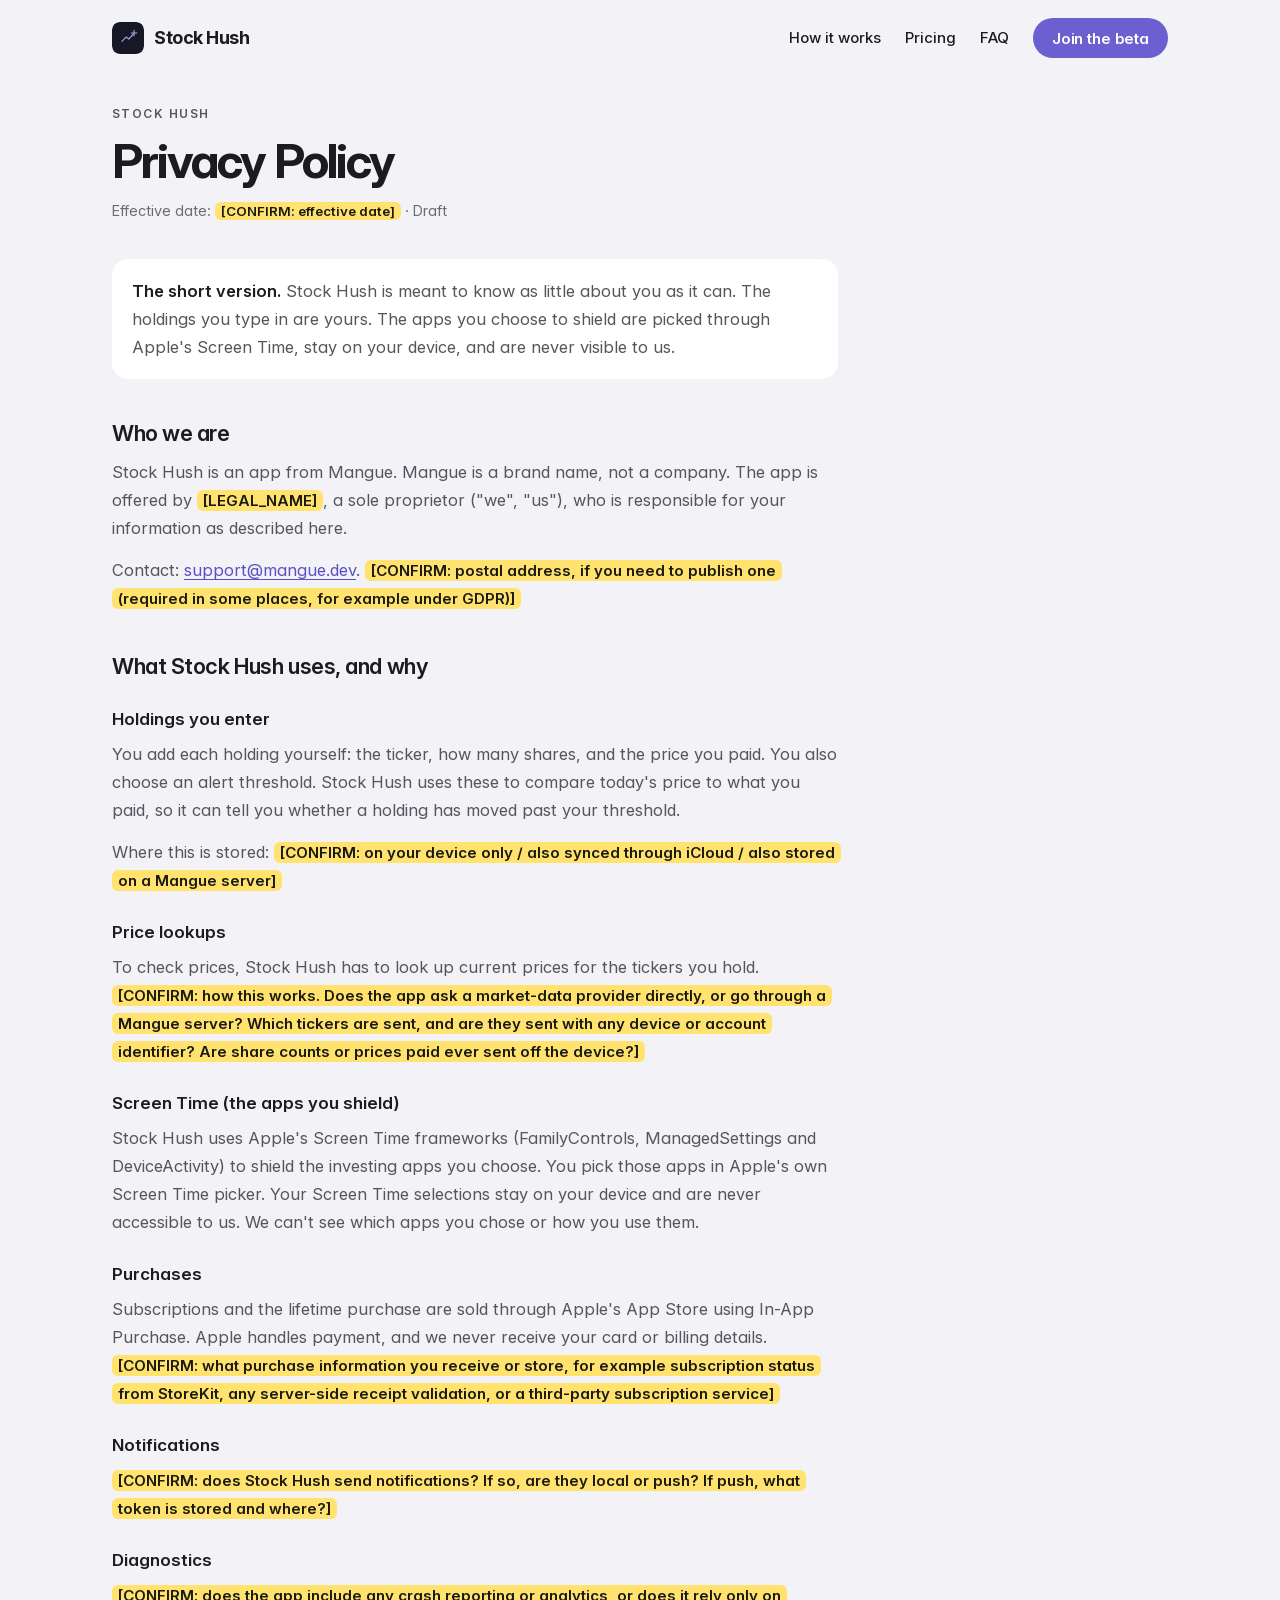
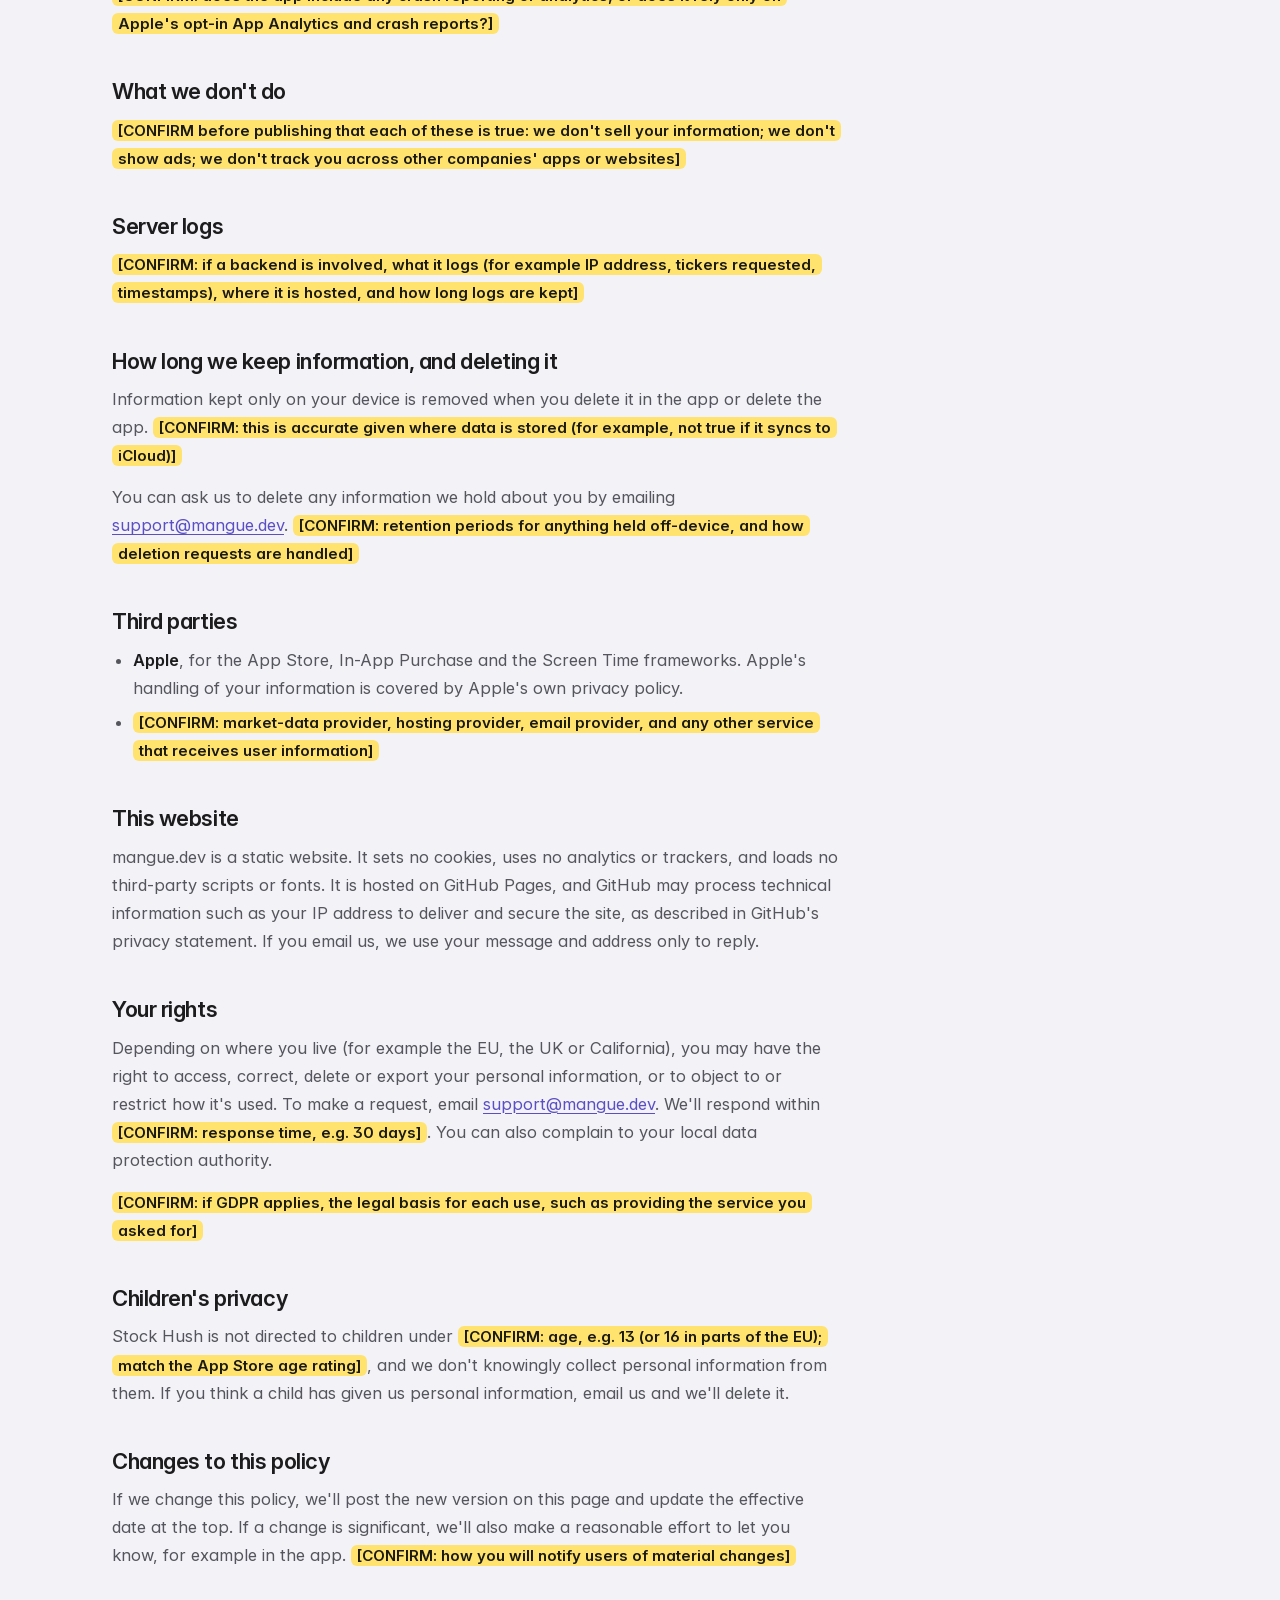
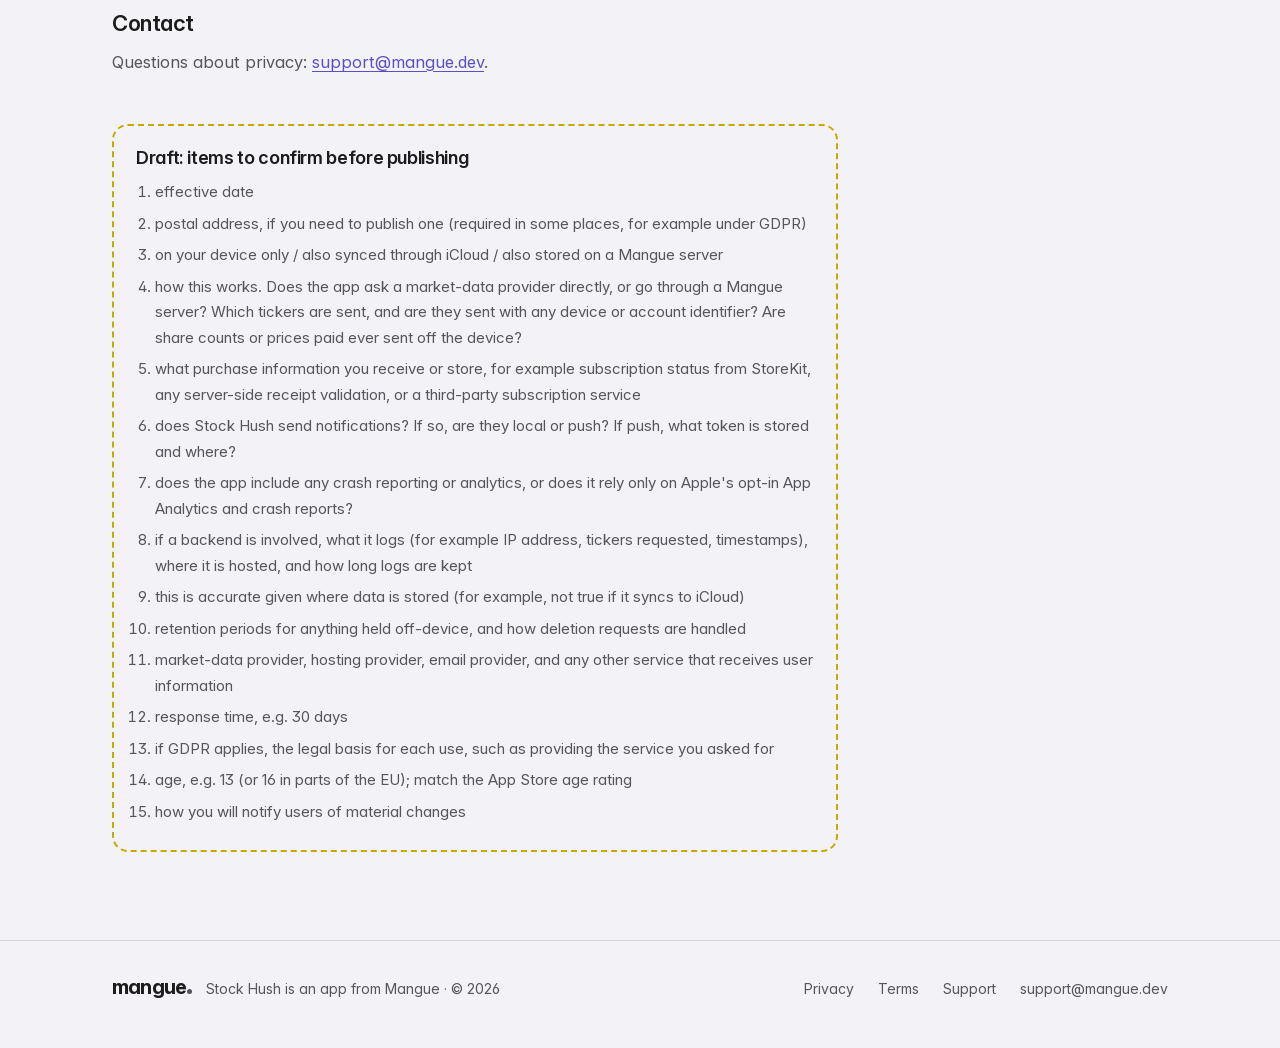
==== stockhush/privacy/index.html @ ec12efb2 "Initial static site for mangue.dev and Stock Hush Mangue landing page, Stock Hush product page, draf" ====
<!doctype html>
<html lang="en">
<head>
  <meta charset="utf-8">
  <meta name="viewport" content="width=device-width, initial-scale=1">
  <title>Privacy Policy: Stock Hush</title>
  <meta name="description" content="How Stock Hush, an app from Mangue, handles your information: what it uses, what stays on your device, and how to contact us.">
  <link rel="canonical" href="https://mangue.dev/stockhush/privacy/">
  <meta name="theme-color" content="#F2F2F7" media="(prefers-color-scheme: light)">
  <meta name="theme-color" content="#161826" media="(prefers-color-scheme: dark)">
  <meta name="color-scheme" content="light dark">

  <meta property="og:type" content="website">
  <meta property="og:site_name" content="Mangue">
  <meta property="og:title" content="Stock Hush Privacy Policy">
  <meta property="og:description" content="How Stock Hush handles your information.">
  <meta property="og:url" content="https://mangue.dev/stockhush/privacy/">
  <meta property="og:image" content="https://mangue.dev/assets/img/og-stockhush.png">
  <meta property="og:image:width" content="1200">
  <meta property="og:image:height" content="630">
  <meta property="og:image:alt" content="Stock Hush. Quiet, until something matters.">
  <meta name="twitter:card" content="summary_large_image">
  <meta name="twitter:title" content="Stock Hush Privacy Policy">
  <meta name="twitter:description" content="How Stock Hush handles your information.">
  <meta name="twitter:image" content="https://mangue.dev/assets/img/og-stockhush.png">

  <link rel="icon" href="/favicon.ico" sizes="32x32">
  <link rel="icon" href="/assets/favicon.svg" type="image/svg+xml">
  <link rel="apple-touch-icon" href="/assets/apple-touch-icon.png">
  <link rel="manifest" href="/site.webmanifest">

  <link rel="preload" href="/assets/fonts/InterVariable-latin.woff2" as="font" type="font/woff2" crossorigin>
  <link rel="stylesheet" href="/assets/css/base.css">
  <link rel="stylesheet" href="/assets/css/stockhush.css">
</head>
<body class="theme-stockhush">
  <a class="skip-link" href="#main">Skip to content</a>

  <header class="s-nav">
    <div class="container">
      <a class="s-brand" href="/stockhush/">
        <img src="/assets/img/stockhush-icon.svg" alt="" width="32" height="32">
        <span>Stock Hush</span>
      </a>
      <nav aria-label="Main">
        <ul>
          <li class="nav-text"><a href="/stockhush/#how-it-works">How it works</a></li>
          <li class="nav-text"><a href="/stockhush/#pricing">Pricing</a></li>
          <li class="nav-text"><a href="/stockhush/#faq">FAQ</a></li>
          <li><a class="btn btn-sm btn-accent" data-cta="testflight" href="https://testflight.apple.com/join/eSAuBwD7" rel="noopener">Join the beta</a></li>
        </ul>
      </nav>
    </div>
  </header>

  <main id="main" class="prose-page">
    <div class="container">
      <article class="prose">
        <p class="eyebrow">Stock Hush</p>
        <h1>Privacy Policy</h1>
        <p class="meta">Effective date: <mark class="confirm">[CONFIRM: effective date]</mark> · Draft</p>

        <div class="callout">
          <p><strong>The short version.</strong> Stock Hush is meant to know as little about you as it can. The holdings you type in are yours. The apps you choose to shield are picked through Apple's Screen Time, stay on your device, and are never visible to us.</p>
        </div>

        <h2>Who we are</h2>
        <p>Stock Hush is an app from Mangue. Mangue is a brand name, not a company. The app is offered by <mark class="placeholder">[LEGAL_NAME]</mark>, a sole proprietor ("we", "us"), who is responsible for your information as described here.</p>
        <p>Contact: <a href="mailto:support@mangue.dev">support@mangue.dev</a>. <mark class="confirm">[CONFIRM: postal address, if you need to publish one (required in some places, for example under GDPR)]</mark></p>

        <h2>What Stock Hush uses, and why</h2>

        <h3>Holdings you enter</h3>
        <p>You add each holding yourself: the ticker, how many shares, and the price you paid. You also choose an alert threshold. Stock Hush uses these to compare today's price to what you paid, so it can tell you whether a holding has moved past your threshold.</p>
        <p>Where this is stored: <mark class="confirm">[CONFIRM: on your device only / also synced through iCloud / also stored on a Mangue server]</mark></p>

        <h3>Price lookups</h3>
        <p>To check prices, Stock Hush has to look up current prices for the tickers you hold. <mark class="confirm">[CONFIRM: how this works. Does the app ask a market-data provider directly, or go through a Mangue server? Which tickers are sent, and are they sent with any device or account identifier? Are share counts or prices paid ever sent off the device?]</mark></p>

        <h3>Screen Time (the apps you shield)</h3>
        <p>Stock Hush uses Apple's Screen Time frameworks (FamilyControls, ManagedSettings and DeviceActivity) to shield the investing apps you choose. You pick those apps in Apple's own Screen Time picker. Your Screen Time selections stay on your device and are never accessible to us. We can't see which apps you chose or how you use them.</p>

        <h3>Purchases</h3>
        <p>Subscriptions and the lifetime purchase are sold through Apple's App Store using In-App Purchase. Apple handles payment, and we never receive your card or billing details. <mark class="confirm">[CONFIRM: what purchase information you receive or store, for example subscription status from StoreKit, any server-side receipt validation, or a third-party subscription service]</mark></p>

        <h3>Notifications</h3>
        <p><mark class="confirm">[CONFIRM: does Stock Hush send notifications? If so, are they local or push? If push, what token is stored and where?]</mark></p>

        <h3>Diagnostics</h3>
        <p><mark class="confirm">[CONFIRM: does the app include any crash reporting or analytics, or does it rely only on Apple's opt-in App Analytics and crash reports?]</mark></p>

        <h2>What we don't do</h2>
        <p><mark class="confirm">[CONFIRM before publishing that each of these is true: we don't sell your information; we don't show ads; we don't track you across other companies' apps or websites]</mark></p>

        <h2>Server logs</h2>
        <p><mark class="confirm">[CONFIRM: if a backend is involved, what it logs (for example IP address, tickers requested, timestamps), where it is hosted, and how long logs are kept]</mark></p>

        <h2>How long we keep information, and deleting it</h2>
        <p>Information kept only on your device is removed when you delete it in the app or delete the app. <mark class="confirm">[CONFIRM: this is accurate given where data is stored (for example, not true if it syncs to iCloud)]</mark></p>
        <p>You can ask us to delete any information we hold about you by emailing <a href="mailto:support@mangue.dev">support@mangue.dev</a>. <mark class="confirm">[CONFIRM: retention periods for anything held off-device, and how deletion requests are handled]</mark></p>

        <h2>Third parties</h2>
        <ul>
          <li><strong>Apple</strong>, for the App Store, In-App Purchase and the Screen Time frameworks. Apple's handling of your information is covered by Apple's own privacy policy.</li>
          <li><mark class="confirm">[CONFIRM: market-data provider, hosting provider, email provider, and any other service that receives user information]</mark></li>
        </ul>

        <h2>This website</h2>
        <p>mangue.dev is a static website. It sets no cookies, uses no analytics or trackers, and loads no third-party scripts or fonts. It is hosted on GitHub Pages, and GitHub may process technical information such as your IP address to deliver and secure the site, as described in GitHub's privacy statement. If you email us, we use your message and address only to reply.</p>

        <h2>Your rights</h2>
        <p>Depending on where you live (for example the EU, the UK or California), you may have the right to access, correct, delete or export your personal information, or to object to or restrict how it's used. To make a request, email <a href="mailto:support@mangue.dev">support@mangue.dev</a>. We'll respond within <mark class="confirm">[CONFIRM: response time, e.g. 30 days]</mark>. You can also complain to your local data protection authority.</p>
        <p><mark class="confirm">[CONFIRM: if GDPR applies, the legal basis for each use, such as providing the service you asked for]</mark></p>

        <h2>Children's privacy</h2>
        <p>Stock Hush is not directed to children under <mark class="confirm">[CONFIRM: age, e.g. 13 (or 16 in parts of the EU); match the App Store age rating]</mark>, and we don't knowingly collect personal information from them. If you think a child has given us personal information, email us and we'll delete it.</p>

        <h2>Changes to this policy</h2>
        <p>If we change this policy, we'll post the new version on this page and update the effective date at the top. If a change is significant, we'll also make a reasonable effort to let you know, for example in the app. <mark class="confirm">[CONFIRM: how you will notify users of material changes]</mark></p>

        <h2>Contact</h2>
        <p>Questions about privacy: <a href="mailto:support@mangue.dev">support@mangue.dev</a>.</p>

        <section class="confirm-list" aria-labelledby="confirm-title">
          <h2 id="confirm-title">Draft: items to confirm before publishing</h2>
          <ol>
            <li>effective date</li>
            <li>postal address, if you need to publish one (required in some places, for example under GDPR)</li>
            <li>on your device only / also synced through iCloud / also stored on a Mangue server</li>
            <li>how this works. Does the app ask a market-data provider directly, or go through a Mangue server? Which tickers are sent, and are they sent with any device or account identifier? Are share counts or prices paid ever sent off the device?</li>
            <li>what purchase information you receive or store, for example subscription status from StoreKit, any server-side receipt validation, or a third-party subscription service</li>
            <li>does Stock Hush send notifications? If so, are they local or push? If push, what token is stored and where?</li>
            <li>does the app include any crash reporting or analytics, or does it rely only on Apple's opt-in App Analytics and crash reports?</li>
            <li>if a backend is involved, what it logs (for example IP address, tickers requested, timestamps), where it is hosted, and how long logs are kept</li>
            <li>this is accurate given where data is stored (for example, not true if it syncs to iCloud)</li>
            <li>retention periods for anything held off-device, and how deletion requests are handled</li>
            <li>market-data provider, hosting provider, email provider, and any other service that receives user information</li>
            <li>response time, e.g. 30 days</li>
            <li>if GDPR applies, the legal basis for each use, such as providing the service you asked for</li>
            <li>age, e.g. 13 (or 16 in parts of the EU); match the App Store age rating</li>
            <li>how you will notify users of material changes</li>
          </ol>
        </section>
      </article>
    </div>
  </main>

  <footer class="site-footer">
    <div class="container">
      <div class="footer-brand">
        <a class="wordmark" href="/" aria-label="mangue, home">mangue<span class="dot" aria-hidden="true"></span></a>
        <span>Stock Hush is an app from Mangue · © 2026</span>
      </div>
      <nav aria-label="Footer">
        <ul>
          <li><a href="/stockhush/privacy/" aria-current="page">Privacy</a></li>
          <li><a href="/stockhush/terms/">Terms</a></li>
          <li><a href="/stockhush/support/">Support</a></li>
          <li><a href="mailto:support@mangue.dev">support@mangue.dev</a></li>
        </ul>
      </nav>
    </div>
  </footer>
</body>
</html>
---- assets/css/base.css ----
/* ==========================================================================
   mangue.dev — shared base
   Plain CSS, no build step. Page themes live in mangue.css / stockhush.css.
   ========================================================================== */

@font-face {
  font-family: "Inter";
  font-style: normal;
  font-weight: 100 900;
  font-display: swap;
  src: url("/assets/fonts/InterVariable-latin.woff2") format("woff2");
}

:root {
  --font: "Inter", -apple-system, BlinkMacSystemFont, system-ui, "Segoe UI", Roboto, Helvetica, Arial, sans-serif;
  --container: 1056px;
  --gutter: 20px;
  --radius-card: 24px;
  --radius-panel: 28px;
  --radius-phone: 40px;
  --radius-row: 12px;
  --tracking-tight: -0.04em;
  --tracking-eyebrow: 0.12em;
}

@media (min-width: 768px) { :root { --gutter: 32px; } }
@media (min-width: 1200px) { :root { --gutter: 48px; } }

*, *::before, *::after { box-sizing: border-box; }

html {
  -webkit-text-size-adjust: 100%;
  text-size-adjust: 100%;
  scroll-padding-top: 24px;
}
@media (prefers-reduced-motion: no-preference) {
  html { scroll-behavior: smooth; }
}

body {
  margin: 0;
  font-family: var(--font);
  font-size: 16px;
  line-height: 1.55;
  font-feature-settings: "cv11", "ss01";
  -webkit-font-smoothing: antialiased;
  -moz-osx-font-smoothing: grayscale;
  text-rendering: optimizeLegibility;
  overflow-x: hidden;
}

h1, h2, h3, p, ul, ol, dl, dd, figure { margin: 0; }
ul[role="list"], ol[role="list"] { list-style: none; padding: 0; }
img, svg { display: block; max-width: 100%; }
a { color: inherit; }

.container {
  width: 100%;
  max-width: calc(var(--container) + 2 * var(--gutter));
  margin-inline: auto;
  padding-inline: var(--gutter);
}

/* Visually hidden but available to assistive tech */
.sr-only {
  position: absolute !important;
  width: 1px; height: 1px;
  padding: 0; margin: -1px;
  overflow: hidden; clip: rect(0 0 0 0);
  white-space: nowrap; border: 0;
}

/* Skip link */
.skip-link {
  position: absolute;
  left: 12px; top: -100px;
  z-index: 100;
  padding: 10px 16px;
  border-radius: 999px;
  font-weight: 600;
  text-decoration: none;
  background: var(--skip-bg, #1B1A12);
  color: var(--skip-fg, #FFE36E);
}
.skip-link:focus { top: 12px; }

/* Focus ring: visible, theme-tinted */
:focus { outline: none; }
:focus-visible {
  outline: 3px solid var(--focus, currentColor);
  outline-offset: 3px;
  border-radius: 6px;
}
.btn:focus-visible { border-radius: 999px; }

/* Type primitives */
.eyebrow {
  font-size: 12px;
  line-height: 1.4;
  font-weight: 600;
  letter-spacing: var(--tracking-eyebrow);
  text-transform: uppercase;
}
.display {
  font-weight: 700;
  letter-spacing: var(--tracking-tight);
  line-height: 1.05;
  font-size: clamp(40px, 7.4vw + 12px, 64px);
  text-wrap: balance;
}
.h2 {
  font-weight: 700;
  letter-spacing: var(--tracking-tight);
  line-height: 1.1;
  font-size: clamp(30px, 2.6vw + 18px, 40px);
  text-wrap: balance;
}
.h3 {
  font-weight: 600;
  letter-spacing: -0.015em;
  line-height: 1.3;
  font-size: 18px;
}

/* Buttons */
.btn {
  display: inline-flex;
  align-items: center;
  justify-content: center;
  gap: 8px;
  min-height: 48px;
  padding: 0 24px;
  border-radius: 999px;
  border: 1.5px solid transparent;
  font: inherit;
  font-size: 16px;
  font-weight: 600;
  letter-spacing: -0.01em;
  line-height: 1;
  text-decoration: none;
  white-space: nowrap;
  cursor: pointer;
}
.btn-sm { min-height: 40px; padding: 0 18px; font-size: 15px; }
@media (prefers-reduced-motion: no-preference) {
  .btn { transition: opacity .15s ease, background-color .15s ease; }
}
.btn:hover { opacity: .88; }

.text-link {
  font-weight: 500;
  text-decoration: none;
}
.text-link:hover { text-decoration: underline; text-underline-offset: 3px; }

/* Wordmark: "mangue" + solid circular full stop in currentColor */
.wordmark {
  display: inline-flex;
  align-items: baseline;
  font-family: var(--font);
  font-weight: 700;
  letter-spacing: var(--tracking-tight);
  line-height: 1;
  text-decoration: none;
  white-space: nowrap;
}
.wordmark .dot {
  display: inline-block;
  width: 0.25em;
  height: 0.25em;
  margin-left: 0.04em;
  border-radius: 50%;
  background: currentColor;
}

/* Site footer row (shared structure) */
.site-footer {
  padding: 28px 0 48px;
  font-size: 14px;
}
.site-footer .container {
  display: flex;
  flex-wrap: wrap;
  gap: 16px 24px;
  align-items: center;
  justify-content: space-between;
}
.site-footer .footer-brand {
  display: flex;
  flex-wrap: wrap;
  align-items: baseline;
  gap: 6px 14px;
}
.site-footer .footer-brand .wordmark { font-size: 20px; }
.site-footer nav ul {
  display: flex;
  flex-wrap: wrap;
  gap: 8px 24px;
  margin: 0; padding: 0; list-style: none;
}
.site-footer nav a { text-decoration: none; }
.site-footer nav a:hover { text-decoration: underline; text-underline-offset: 3px; }

@media (prefers-reduced-motion: reduce) {
  *, *::before, *::after {
    animation-duration: .01ms !important;
    animation-iteration-count: 1 !important;
    transition-duration: .01ms !important;
    scroll-behavior: auto !important;
  }
}
.nocase { text-transform: none; }
---- assets/css/stockhush.css ----
/* ==========================================================================
   Stock Hush — the app's own palette, light + dark (prefers-color-scheme).
   ========================================================================== */

:root {
  color-scheme: light dark;
  --bg: #F2F2F7;
  --surface: #FFFFFF;
  --label: #1C1C1E;
  --secondary: #6B6B73;
  --secondary-2: #55555D;
  --accent: #6C5FD0;
  --accent-text: #5B4FC4;
  --on-accent: #FFFFFF;
  --rule: rgba(60, 60, 67, .16);
  --badge-bg: rgba(108, 95, 208, .12);
  --focus: #5B4FC4;
  --skip-bg: #5B4FC4;
  --skip-fg: #FFFFFF;
  /* the "Designed to disappear" panel is dark in both modes */
  --panel-bg: #161826;
  --panel-label: #E9E9ED;
  --panel-secondary: #A3A3B2;
  --panel-accent: #B0A4EA;
  --panel-rule: rgba(233, 233, 237, .14);
}

@media (prefers-color-scheme: dark) {
  :root {
    --bg: #161826;
    --surface: #1E2035;
    --label: #E9E9ED;
    --secondary: #A3A3B2;     /* not specified in the design — chosen for AA */
    --secondary-2: #B4B4C1;
    --accent-text: #B0A4EA;
    --rule: rgba(233, 233, 237, .12);
    --badge-bg: rgba(176, 164, 234, .16);
    --focus: #B0A4EA;
    --skip-bg: #B0A4EA;
    --skip-fg: #161826;
    --panel-bg: #1E2035;
  }
}

body.theme-stockhush {
  background: var(--bg);
  color: var(--label);
}

.btn-accent { background: var(--accent); color: var(--on-accent); }
.btn-white  { background: #FFFFFF; color: #5B4FC4; }
.eyebrow { color: var(--accent-text); }

.glyph { display: block; }

/* ---- Nav ---- */
.s-nav { padding: 18px 0 0; }
.s-nav .container {
  display: flex;
  align-items: center;
  justify-content: space-between;
  gap: 12px;
}
.s-brand {
  display: inline-flex;
  align-items: center;
  gap: 10px;
  font-size: 18px;
  font-weight: 700;
  letter-spacing: -0.025em;
  text-decoration: none;
}
.s-brand img { width: 32px; height: 32px; border-radius: 8px; }
.s-nav ul {
  display: flex;
  align-items: center;
  gap: 4px;
  margin: 0; padding: 0; list-style: none;
  font-size: 15px;
  font-weight: 500;
}
.s-nav ul a:not(.btn) {
  display: inline-flex;
  align-items: center;
  min-height: 40px;
  padding: 0 10px;
  text-decoration: none;
}
.s-nav ul a:not(.btn):hover { text-decoration: underline; text-underline-offset: 4px; }
.s-nav .btn { margin-left: 10px; }
@media (max-width: 639px) {
  .s-nav .nav-text { display: none; }
  .s-nav .btn { margin-left: 0; }
}

/* ---- Hero ---- */
.s-hero { padding: 56px 0 72px; overflow: hidden; }
.s-hero .container { display: grid; gap: 56px; align-items: center; }
.s-hero .eyebrow { margin-bottom: 20px; }
.s-hero h1 { margin-bottom: 24px; }
.s-hero .lede {
  max-width: 30em;
  font-size: 18px;
  line-height: 1.6;
  color: var(--secondary-2);
  margin-bottom: 32px;
}
.s-hero .actions {
  display: flex;
  flex-wrap: wrap;
  align-items: center;
  gap: 12px 24px;
}
.s-hero .text-link { color: var(--accent-text); }

.phones {
  display: flex;
  justify-content: center;
  align-items: flex-start;
  /* phones scale with viewport on small screens */
  font-size: min(13.5px, calc((100vw - 2 * var(--gutter)) / 30.5));
  padding-bottom: 3em;
}
.phones .phone { flex: none; }
.phones .phone--dark {
  margin-left: -6.75em;
  margin-top: 3.5em;
  z-index: 1;
}
@media (min-width: 640px) {
  .phones .phone--dark { margin-left: 1.5em; }
  .phones { font-size: min(13.5px, calc((100vw - 2 * var(--gutter)) / 39.5)); }
}
@media (min-width: 960px) {
  .s-hero { padding: 64px 0 96px; }
  .s-hero .container {
    grid-template-columns: minmax(0, 0.9fr) minmax(0, 1.1fr);
    gap: 40px;
  }
  .s-hero h1 { font-size: clamp(56px, 4vw + 12px, 64px); max-width: 7.5em; }
  .phones { font-size: min(13.5px, calc((50vw - 64px) / 39.5)); justify-content: flex-end; }
}

/* ---- Section headers ---- */
.s-section { padding: 0 0 88px; }
.s-section > .container > .eyebrow { margin-bottom: 12px; }
.s-section > .container > .h2 { margin-bottom: 32px; max-width: 15em; }

/* ---- How it works ---- */
.steps {
  display: grid;
  gap: 16px;
  margin: 0; padding: 0; list-style: none;
}
.step {
  display: flex;
  flex-direction: column;
  padding: 24px 20px;
  border-radius: var(--radius-card);
  background: var(--surface);
}
.step__num {
  display: inline-flex;
  align-items: center;
  justify-content: center;
  width: 28px; height: 28px;
  margin-bottom: 16px;
  border-radius: 50%;
  background: var(--accent);
  color: #fff;
  font-size: 14px;
  font-weight: 600;
}
.step h3 {
  font-size: 20px;
  font-weight: 600;
  letter-spacing: -0.02em;
  margin-bottom: 8px;
}
.step p {
  color: var(--secondary-2);
  font-size: 15.5px;
  line-height: 1.6;
  margin-bottom: 20px;
}
.step .ui {
  margin-top: auto;
  font-size: 14px;
}
.step .ui-tray { padding: 0.6em; }
.step .ui-row--holding { padding-top: 0.55em; padding-bottom: 0.55em; }
.step .ui-threshold {
  display: flex;
  align-items: center;
  justify-content: space-between;
}
.step .ui-status { padding: 0.75em 0.8em; }
@media (prefers-color-scheme: dark) {
  .step .ui { /* switch fragments to the app's dark palette */
    --ui-ground: #161826;
    --ui-surface: #262941;
    --ui-label: #E9E9ED;
    --ui-secondary: #A3A3B2;
    --ui-tertiary: #8D8D9C;
    --ui-sep: rgba(233, 233, 237, .08);
    --ui-dot: #7C7C8A;
    --ui-dot-alert: #B0A4EA;
    --ui-btn: rgba(176, 164, 234, .16);
    --ui-btn-fg: #B0A4EA;
  }
}
@media (min-width: 768px) {
  .steps { grid-template-columns: 1fr 1fr; gap: 20px; }
  .step { padding: 28px 24px 24px; }
  .step--wide { grid-column: 1 / -1; }
}

/* ---- Designed to disappear (dark in both modes) ---- */
.s-panel {
  padding: 40px 24px;
  border-radius: var(--radius-panel);
  background: var(--panel-bg);
  color: var(--panel-label);
}
@media (prefers-color-scheme: dark) {
  .s-panel { box-shadow: inset 0 0 0 1px rgba(233, 233, 237, .06); }
}
.s-panel .eyebrow { color: var(--panel-accent); margin-bottom: 12px; }
.s-panel .h2 { max-width: 17em; margin-bottom: 36px; }
.s-panel ul {
  display: grid;
  gap: 28px;
  margin: 0; padding: 0; list-style: none;
}
.s-panel li { padding-top: 20px; border-top: 1px solid var(--panel-rule); }
.s-panel h3 { font-size: 17px; font-weight: 600; letter-spacing: -0.015em; margin-bottom: 8px; }
.s-panel p { color: var(--panel-secondary); font-size: 15px; line-height: 1.6; }
@media (min-width: 768px) {
  .s-panel { padding: 48px 48px 56px; }
  .s-panel ul { grid-template-columns: repeat(3, minmax(0, 1fr)); gap: 40px; }
}

/* ---- Pricing ---- */
.s-pricing .lede {
  max-width: 34em;
  color: var(--secondary-2);
  font-size: 17px;
  line-height: 1.6;
  margin: -16px 0 32px;
}
.plans {
  display: grid;
  gap: 16px;
  margin: 0; padding: 0; list-style: none;
}
.plan {
  padding: 24px 22px 26px;
  border-radius: var(--radius-card);
  background: var(--surface);
  border: 1.5px solid transparent;
}
.plan--featured { border-color: var(--accent); }
.plan__head {
  display: flex;
  align-items: center;
  justify-content: space-between;
  gap: 8px;
  margin-bottom: 12px;
}
.plan h3 { font-size: 18px; font-weight: 600; letter-spacing: -0.015em; }
.badge {
  display: inline-flex;
  align-items: center;
  height: 22px;
  padding: 0 10px;
  border-radius: 999px;
  background: var(--badge-bg);
  color: var(--accent-text);
  font-size: 11px;
  font-weight: 700;
  letter-spacing: 0.08em;
}
.plan .plan__price {
  font-size: 34px;
  font-weight: 700;
  letter-spacing: -0.035em;
  line-height: 1.1;
  margin-bottom: 8px;
  font-feature-settings: "tnum";
}
.plan .plan__price small {
  margin-left: 2px;
  font-size: 15px;
  font-weight: 500;
  letter-spacing: -0.01em;
  color: var(--secondary);
}
.plan p { font-size: 14px; color: var(--secondary-2); }
@media (min-width: 768px) {
  .plans { grid-template-columns: repeat(3, minmax(0, 1fr)); }
}

/* ---- FAQ ---- */
.s-faq .container { display: grid; gap: 28px; }
.s-faq .h2 { margin: 0; }
.faq { margin: 0; border-bottom: 1px solid var(--rule); }
.faq dt {
  padding-top: 22px;
  border-top: 1px solid var(--rule);
  font-size: 17px;
  font-weight: 600;
  letter-spacing: -0.015em;
}
.faq dd {
  margin: 6px 0 0;
  padding-bottom: 22px;
  color: var(--secondary-2);
  font-size: 15.5px;
  line-height: 1.6;
}
@media (min-width: 900px) {
  .s-faq .container { grid-template-columns: minmax(0, 1fr) minmax(0, 1.5fr); gap: 48px; }
}

/* ---- Closing CTA ---- */
.s-cta {
  display: flex;
  flex-direction: column;
  align-items: center;
  text-align: center;
  padding: 48px 24px 52px;
  border-radius: var(--radius-panel);
  background: var(--accent);
  color: #fff;
}
.s-cta .glyph { width: 34px; height: auto; color: #fff; margin-bottom: 20px; }
.s-cta h2 {
  font-size: clamp(40px, 3vw + 24px, 52px);
  font-weight: 700;
  letter-spacing: var(--tracking-tight);
  line-height: 1.05;
  margin-bottom: 16px;
}
.s-cta p { font-size: 17px; margin-bottom: 28px; }
.s-cta .btn:focus-visible { outline-color: #fff; }
@media (min-width: 768px) {
  .s-cta { padding: 56px 48px 60px; }
}

/* ---- Footer ---- */
.theme-stockhush .site-footer { border-top: 1px solid var(--rule); }
.theme-stockhush .site-footer > .container { padding-top: 8px; }
.theme-stockhush .site-footer .footer-brand span,
.theme-stockhush .site-footer nav a { color: var(--secondary-2); }
.theme-stockhush .site-footer .footer-brand .wordmark { color: var(--label); }

/* ---- Legal / support pages ---- */
.prose-page { padding: 48px 0 88px; }
.prose {
  max-width: 44em;
  font-size: 16.5px;
  line-height: 1.7;
}
.prose .eyebrow { margin-bottom: 12px; }
.prose h1 {
  font-size: clamp(36px, 3vw + 22px, 48px);
  font-weight: 700;
  letter-spacing: var(--tracking-tight);
  line-height: 1.08;
  margin-bottom: 12px;
}
.prose .meta { color: var(--secondary); font-size: 14.5px; margin-bottom: 36px; }
.prose h2 {
  font-size: 22px;
  font-weight: 600;
  letter-spacing: -0.02em;
  line-height: 1.3;
  margin: 40px 0 10px;
}
.prose h3 { font-size: 17px; font-weight: 600; margin: 24px 0 6px; }
.prose p, .prose ul, .prose ol { margin: 0 0 14px; color: var(--secondary-2); }
.prose ul, .prose ol { padding-left: 1.25em; }
.prose li { margin-bottom: 6px; }
.prose strong { color: var(--label); font-weight: 600; }
.prose a:not(.btn) { color: var(--accent-text); text-underline-offset: 3px; }
.prose .callout {
  padding: 18px 20px;
  border-radius: 16px;
  background: var(--surface);
  margin: 0 0 28px;
}
.prose .callout p:last-child { margin-bottom: 0; }

mark.confirm, mark.placeholder {
  padding: 1px 6px;
  border-radius: 6px;
  background: #FFE36E;
  color: #1B1A12;
  font-weight: 600;
  font-size: .92em;
  -webkit-box-decoration-break: clone;
  box-decoration-break: clone;
}
.confirm-list {
  margin-top: 48px;
  padding: 20px 22px;
  border: 2px dashed #C9A800;
  border-radius: 16px;
  font-size: 15px;
}
.confirm-list h2 { margin-top: 0; font-size: 18px; }
.confirm-list ol { margin-bottom: 0; }

.support-faq { margin: 0 0 8px; }
.support-faq details {
  border-top: 1px solid var(--rule);
}
.support-faq details:last-child { border-bottom: 1px solid var(--rule); }
.support-faq summary {
  display: flex;
  justify-content: space-between;
  align-items: center;
  gap: 16px;
  padding: 18px 0;
  cursor: pointer;
  list-style: none;
  font-weight: 600;
  font-size: 17px;
  color: var(--label);
  letter-spacing: -0.015em;
}
.support-faq summary::-webkit-details-marker { display: none; }
.support-faq summary::after {
  content: "";
  flex: none;
  width: 8px; height: 8px;
  border-right: 2px solid var(--secondary);
  border-bottom: 2px solid var(--secondary);
  transform: rotate(45deg) translate(-2px, -2px);
}
.support-faq details[open] summary::after { transform: rotate(-135deg) translate(-2px, -2px); }
.support-faq details p { padding-bottom: 18px; margin: 0; }
.contact-card {
  display: flex;
  flex-wrap: wrap;
  align-items: center;
  justify-content: space-between;
  gap: 16px;
  padding: 24px;
  border-radius: var(--radius-card);
  background: var(--surface);
  margin: 8px 0 40px;
}
.contact-card p { margin: 0; }
.s-faq .eyebrow { margin-bottom: 12px; }

/* Dark mode: keep dark tiles distinguishable from the dark ground */
@media (prefers-color-scheme: dark) {
  .s-brand img { box-shadow: 0 0 0 1px rgba(233, 233, 237, .14); }
  .phones .phone--dark { box-shadow: 0 0 0 1px rgba(233, 233, 237, .12), 0 1.75em 3.5em -1em rgba(0, 0, 0, .5); }
  .phones .phone--light.phone--outlined { box-shadow: 0 1.25em 2.5em -1.5em rgba(0, 0, 0, .5); }
}
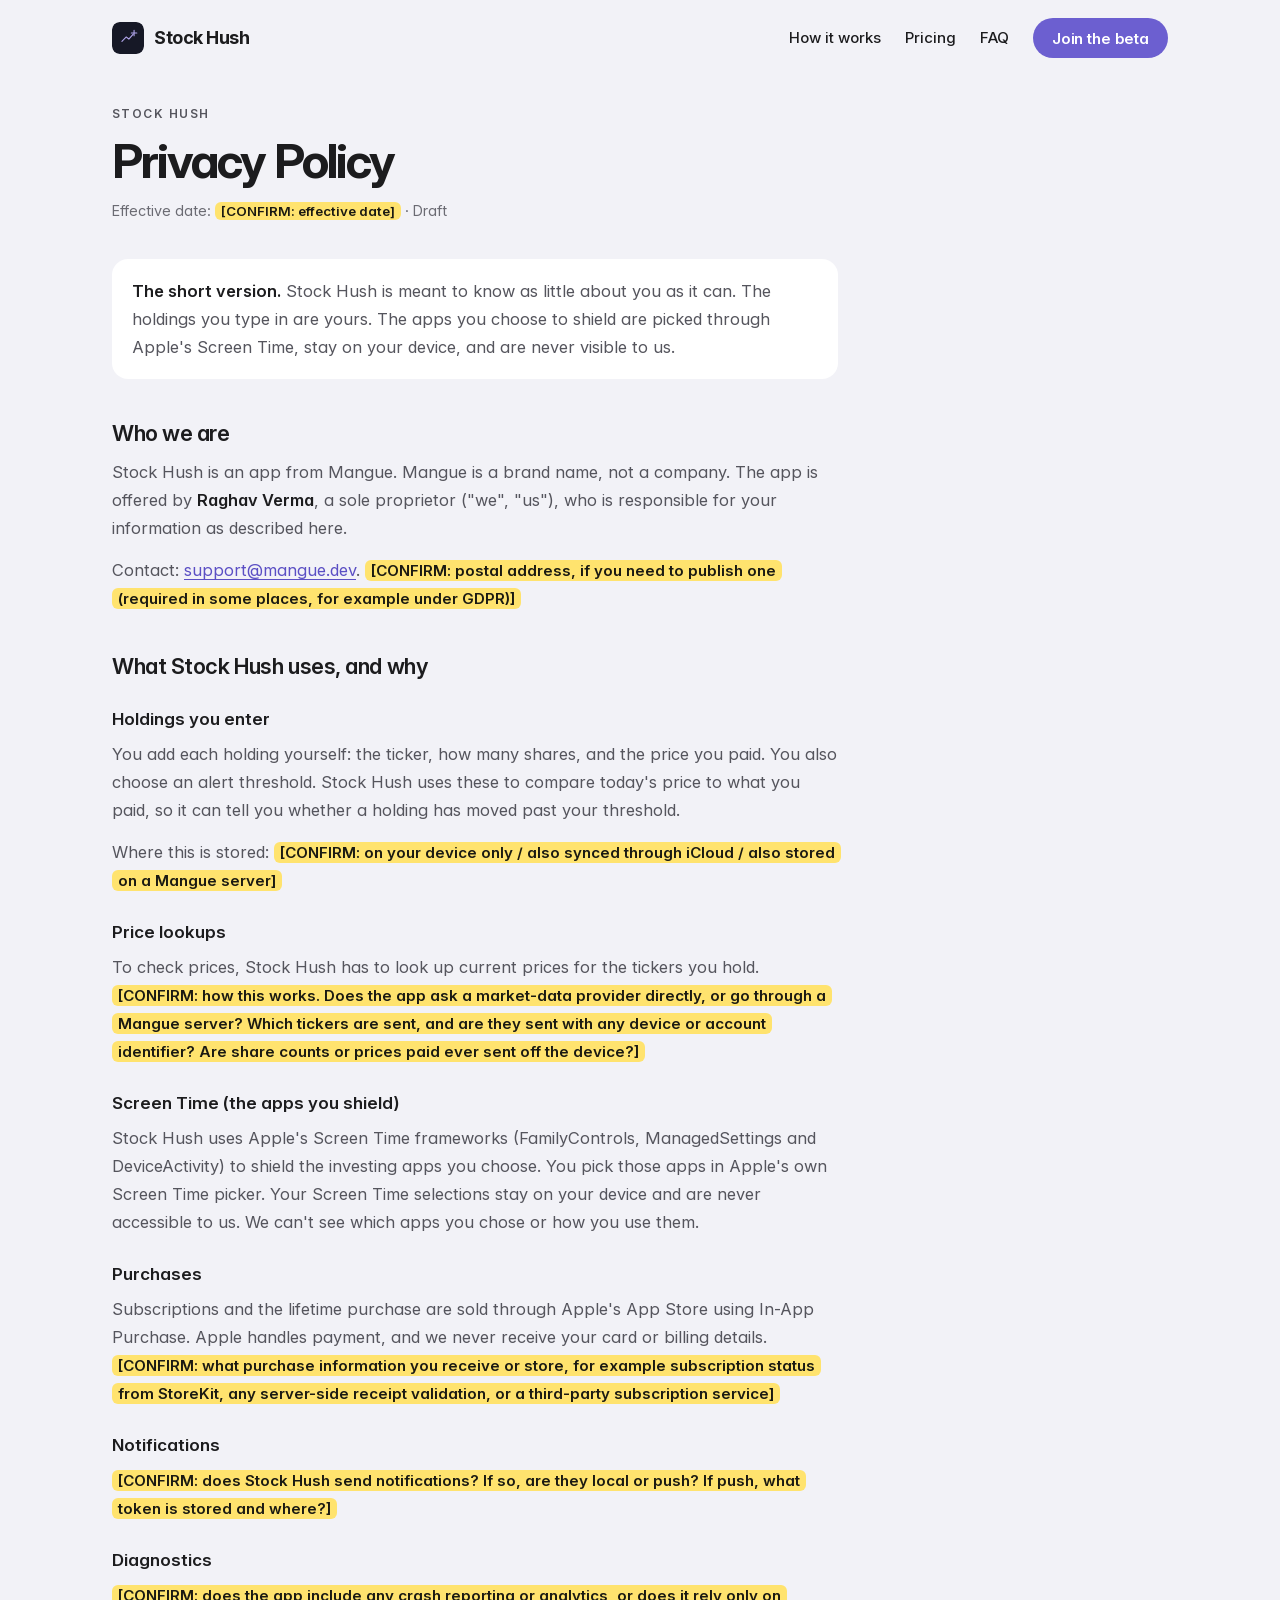
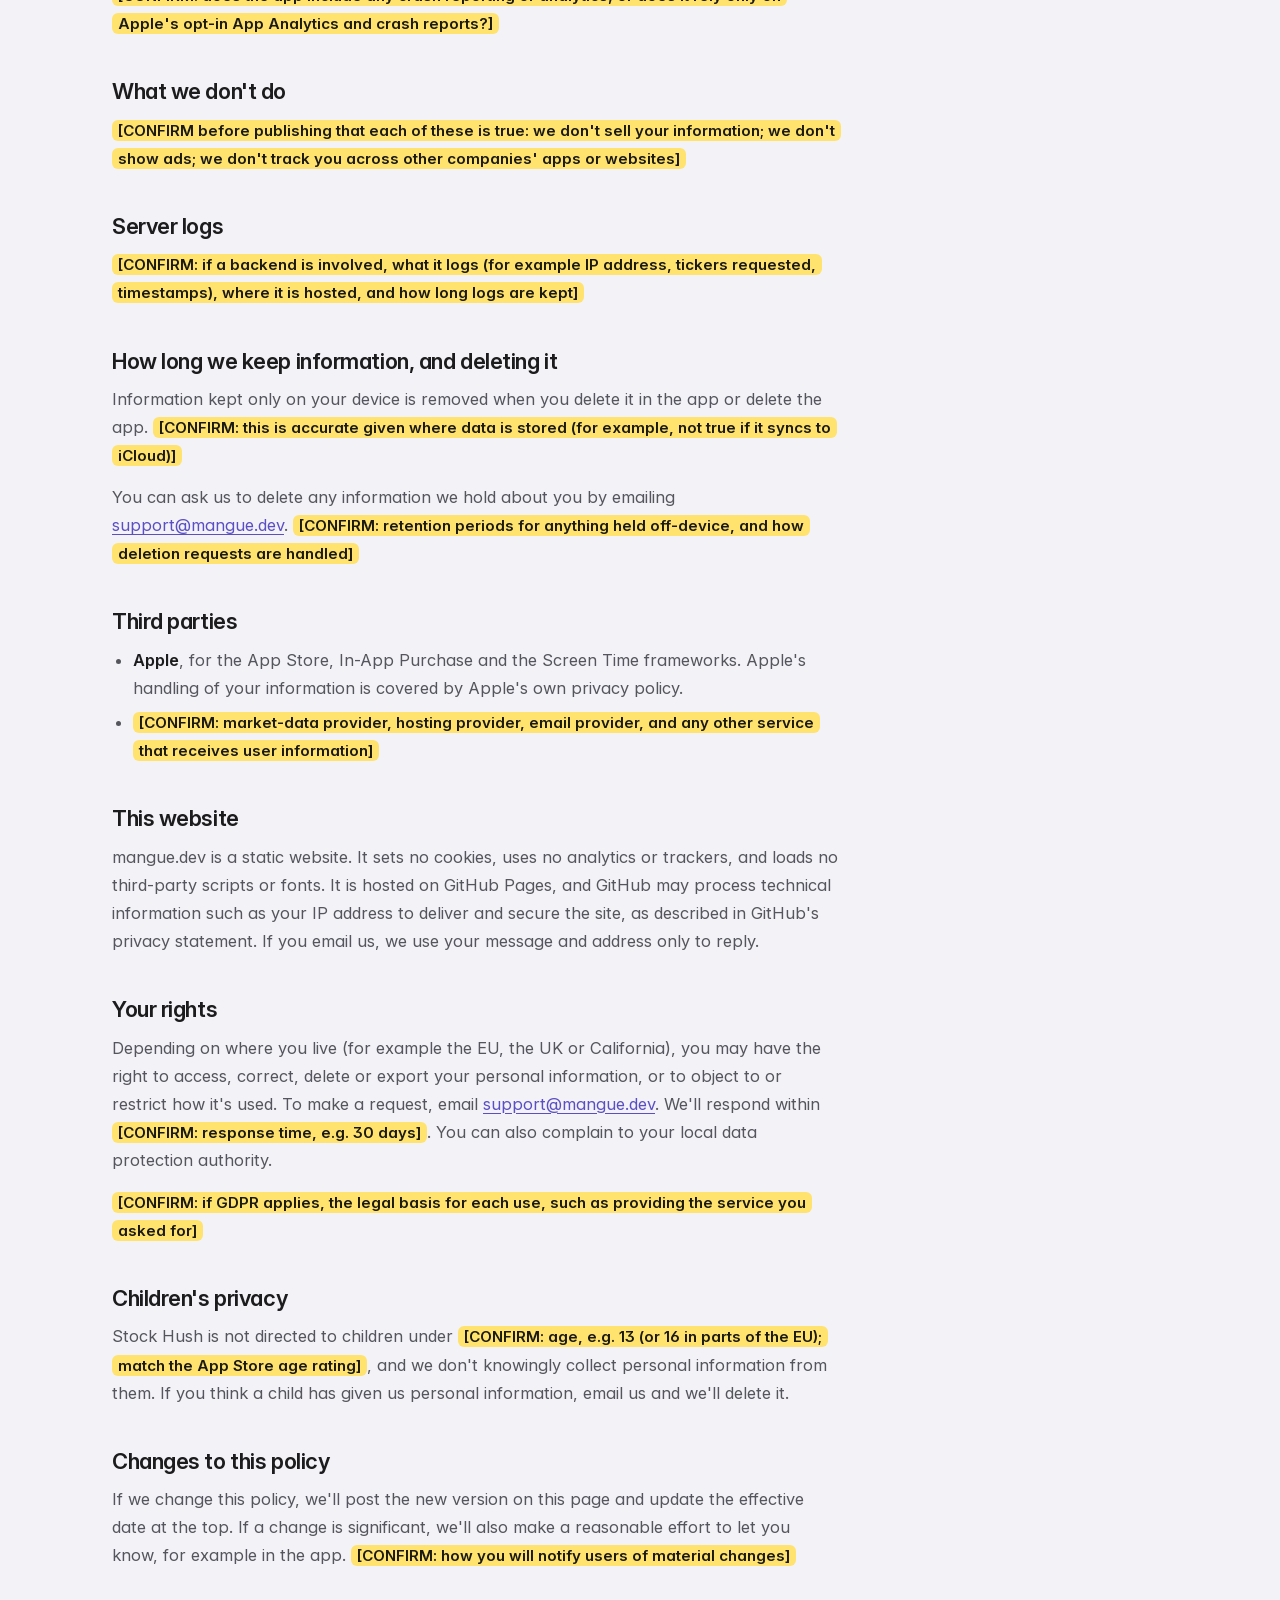
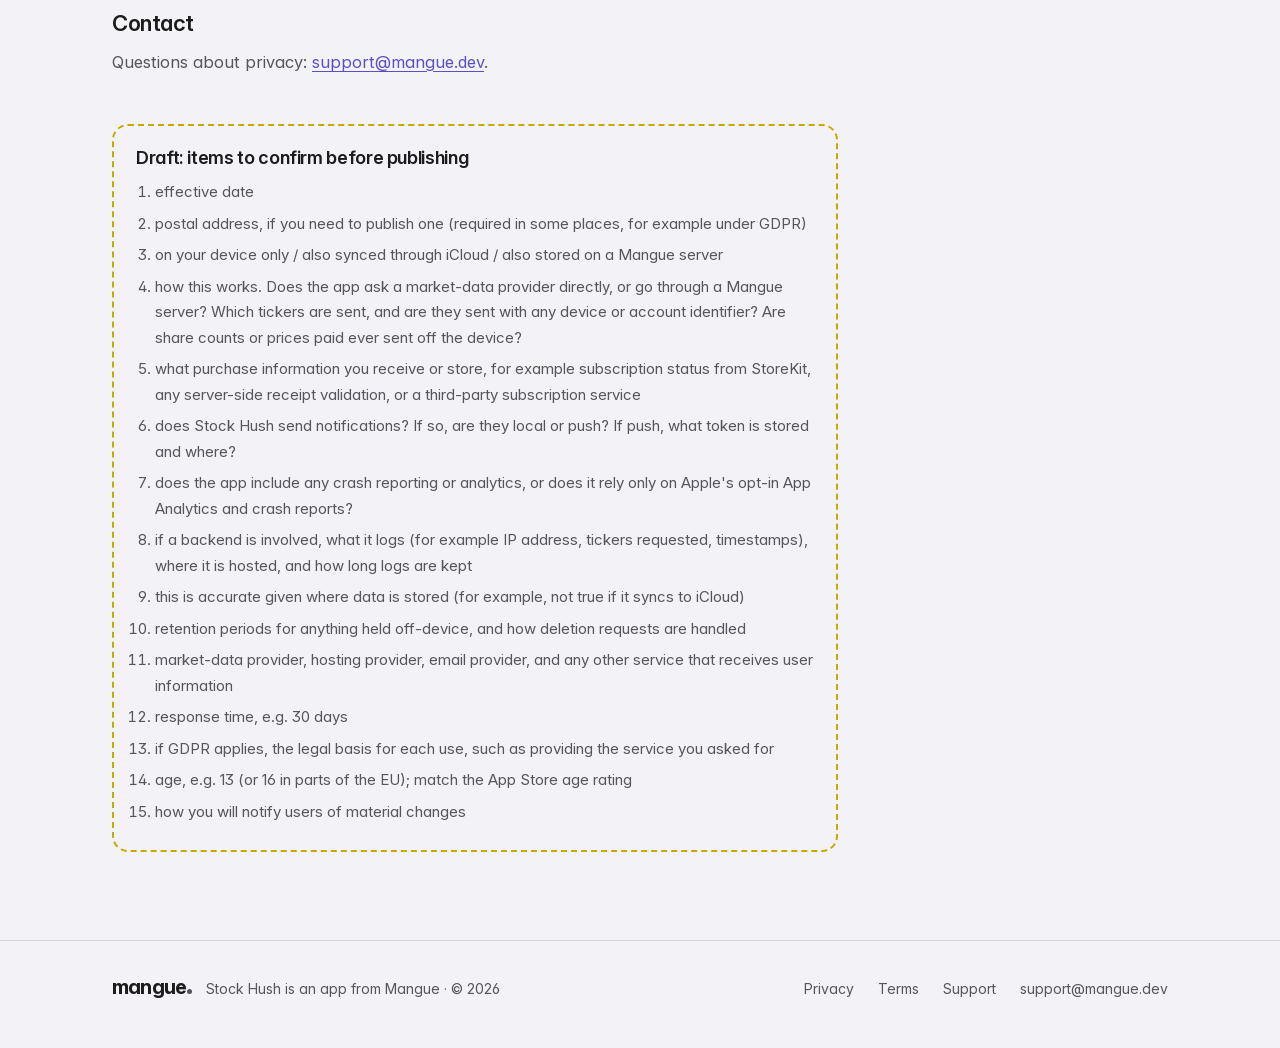
==== commit ad6ee43d: "Rewrite Mangue hero copy; fill in legal name and GitHub username Co-Authored-By: Claude Opus 5.5 <no" ====
--- a/stockhush/privacy/index.html
+++ b/stockhush/privacy/index.html
@@ -65,7 +65,7 @@
         </div>
 
         <h2>Who we are</h2>
-        <p>Stock Hush is an app from Mangue. Mangue is a brand name, not a company. The app is offered by <mark class="placeholder">[LEGAL_NAME]</mark>, a sole proprietor ("we", "us"), who is responsible for your information as described here.</p>
+        <p>Stock Hush is an app from Mangue. Mangue is a brand name, not a company. The app is offered by <strong>Raghav Verma</strong>, a sole proprietor ("we", "us"), who is responsible for your information as described here.</p>
         <p>Contact: <a href="mailto:support@mangue.dev">support@mangue.dev</a>. <mark class="confirm">[CONFIRM: postal address, if you need to publish one (required in some places, for example under GDPR)]</mark></p>
 
         <h2>What Stock Hush uses, and why</h2>
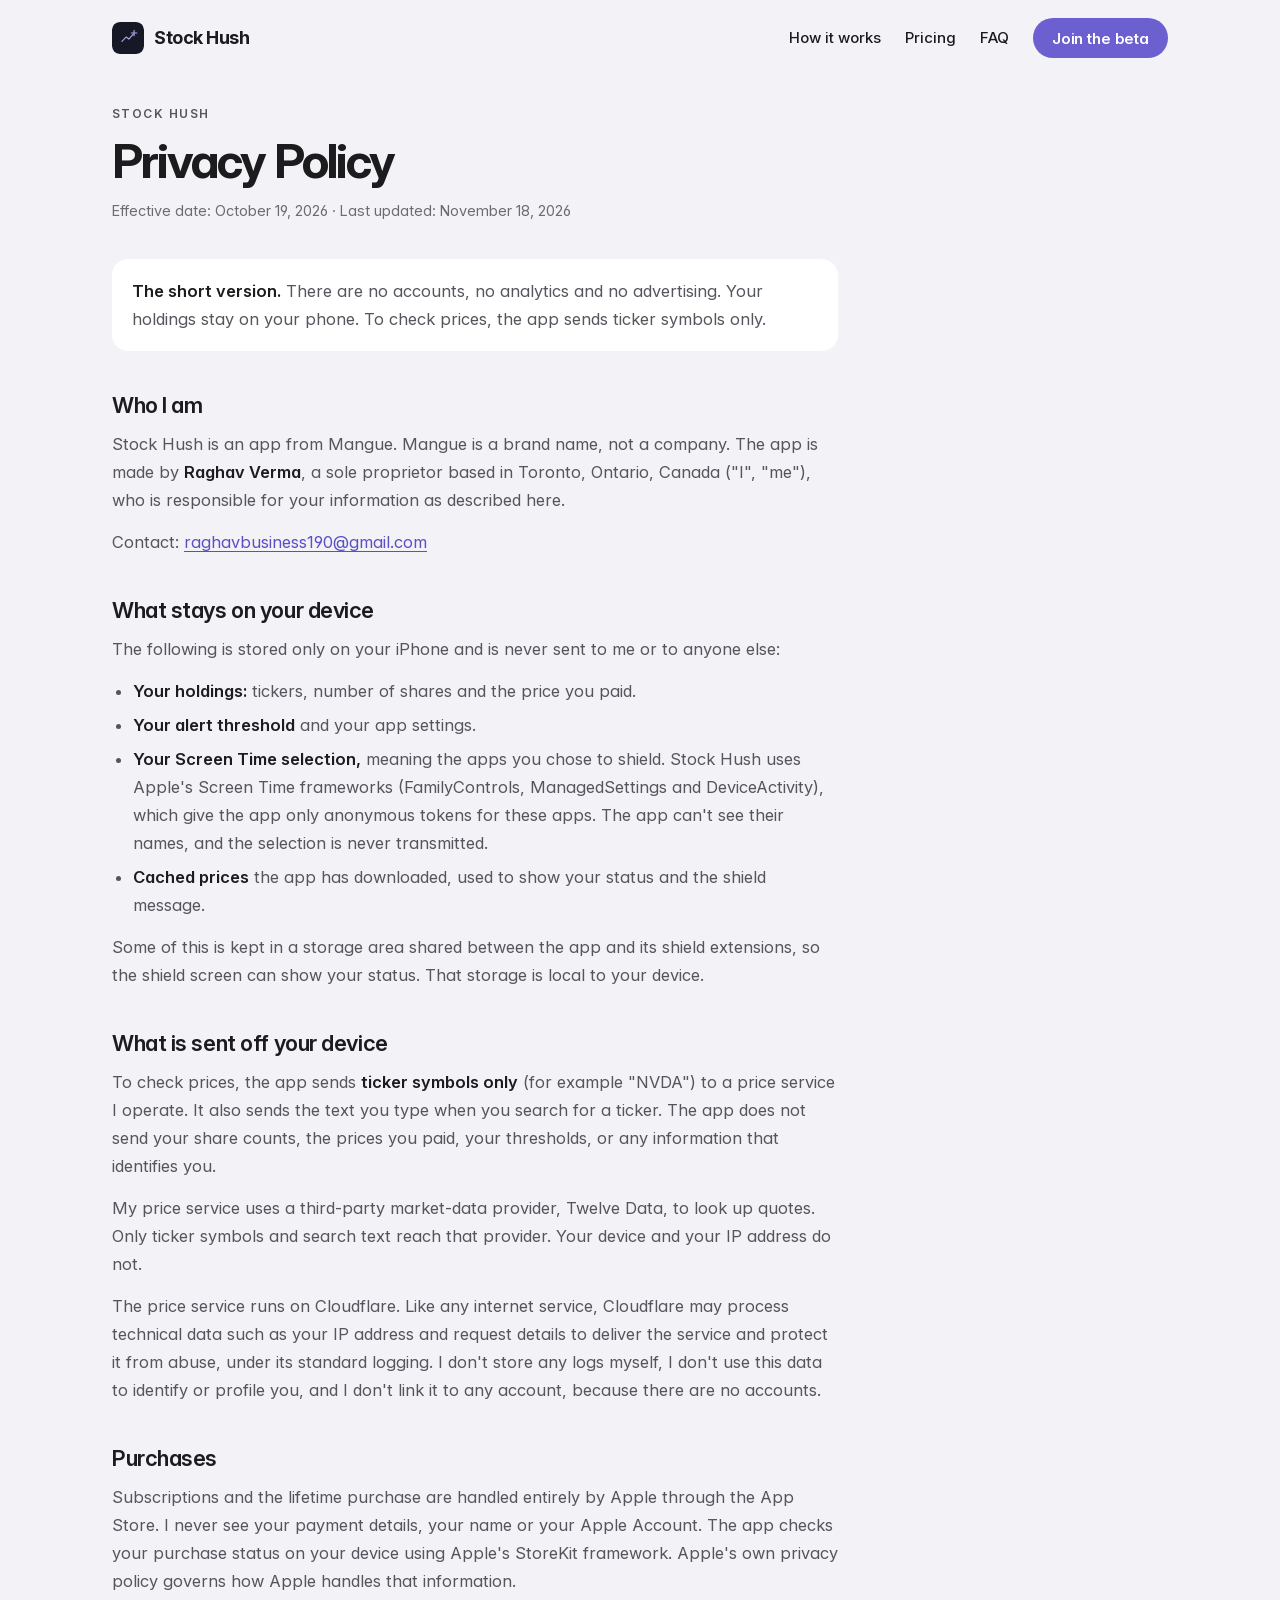
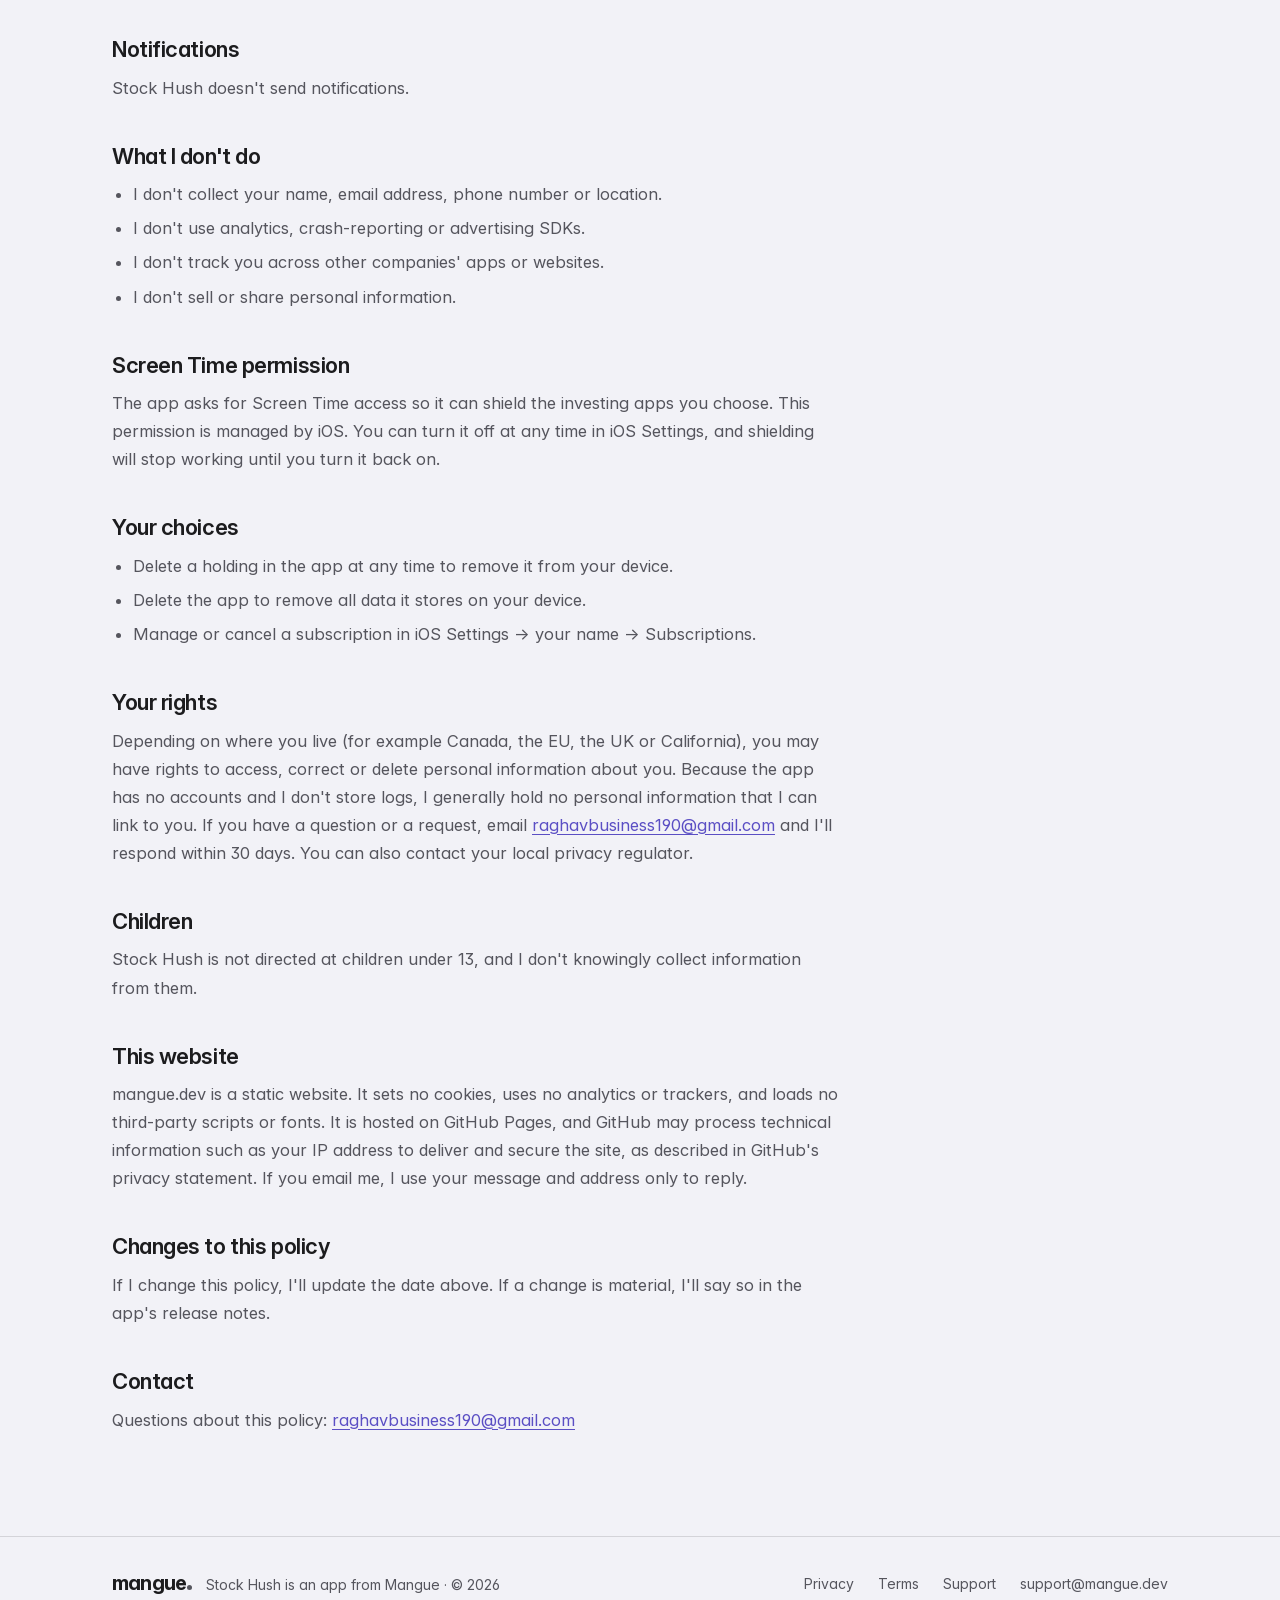
==== commit 70da6300: "Privacy policy: replace draft with confirmed facts Co-Authored-By: Claude Opus 5.5 <noreply@anthropi" ====
--- a/stockhush/privacy/index.html
+++ b/stockhush/privacy/index.html
@@ -4,7 +4,7 @@
   <meta charset="utf-8">
   <meta name="viewport" content="width=device-width, initial-scale=1">
   <title>Privacy Policy: Stock Hush</title>
-  <meta name="description" content="How Stock Hush, an app from Mangue, handles your information: what it uses, what stays on your device, and how to contact us.">
+  <meta name="description" content="How Stock Hush, an app from Mangue, handles your information: your holdings stay on your phone, and only ticker symbols are sent to check prices.">
   <link rel="canonical" href="https://mangue.dev/stockhush/privacy/">
   <meta name="theme-color" content="#F2F2F7" media="(prefers-color-scheme: light)">
   <meta name="theme-color" content="#161826" media="(prefers-color-scheme: dark)">
@@ -58,89 +58,69 @@
       <article class="prose">
         <p class="eyebrow">Stock Hush</p>
         <h1>Privacy Policy</h1>
-        <p class="meta">Effective date: <mark class="confirm">[CONFIRM: effective date]</mark> · Draft</p>
+        <p class="meta">Effective date: October 19, 2026 · Last updated: November 18, 2026</p>
 
         <div class="callout">
-          <p><strong>The short version.</strong> Stock Hush is meant to know as little about you as it can. The holdings you type in are yours. The apps you choose to shield are picked through Apple's Screen Time, stay on your device, and are never visible to us.</p>
+          <p><strong>The short version.</strong> There are no accounts, no analytics and no advertising. Your holdings stay on your phone. To check prices, the app sends ticker symbols only.</p>
         </div>
 
-        <h2>Who we are</h2>
-        <p>Stock Hush is an app from Mangue. Mangue is a brand name, not a company. The app is offered by <strong>Raghav Verma</strong>, a sole proprietor ("we", "us"), who is responsible for your information as described here.</p>
-        <p>Contact: <a href="mailto:support@mangue.dev">support@mangue.dev</a>. <mark class="confirm">[CONFIRM: postal address, if you need to publish one (required in some places, for example under GDPR)]</mark></p>
+        <h2>Who I am</h2>
+        <p>Stock Hush is an app from Mangue. Mangue is a brand name, not a company. The app is made by <strong>Raghav Verma</strong>, a sole proprietor based in Toronto, Ontario, Canada ("I", "me"), who is responsible for your information as described here.</p>
+        <p>Contact: <a href="mailto:raghavbusiness190@gmail.com">raghavbusiness190@gmail.com</a></p>
 
-        <h2>What Stock Hush uses, and why</h2>
+        <h2>What stays on your device</h2>
+        <p>The following is stored only on your iPhone and is never sent to me or to anyone else:</p>
+        <ul>
+          <li><strong>Your holdings:</strong> tickers, number of shares and the price you paid.</li>
+          <li><strong>Your alert threshold</strong> and your app settings.</li>
+          <li><strong>Your Screen Time selection,</strong> meaning the apps you chose to shield. Stock Hush uses Apple's Screen Time frameworks (FamilyControls, ManagedSettings and DeviceActivity), which give the app only anonymous tokens for these apps. The app can't see their names, and the selection is never transmitted.</li>
+          <li><strong>Cached prices</strong> the app has downloaded, used to show your status and the shield message.</li>
+        </ul>
+        <p>Some of this is kept in a storage area shared between the app and its shield extensions, so the shield screen can show your status. That storage is local to your device.</p>
 
-        <h3>Holdings you enter</h3>
-        <p>You add each holding yourself: the ticker, how many shares, and the price you paid. You also choose an alert threshold. Stock Hush uses these to compare today's price to what you paid, so it can tell you whether a holding has moved past your threshold.</p>
-        <p>Where this is stored: <mark class="confirm">[CONFIRM: on your device only / also synced through iCloud / also stored on a Mangue server]</mark></p>
+        <h2>What is sent off your device</h2>
+        <p>To check prices, the app sends <strong>ticker symbols only</strong> (for example "NVDA") to a price service I operate. It also sends the text you type when you search for a ticker. The app does not send your share counts, the prices you paid, your thresholds, or any information that identifies you.</p>
+        <p>My price service uses a third-party market-data provider, Twelve Data, to look up quotes. Only ticker symbols and search text reach that provider. Your device and your IP address do not.</p>
+        <p>The price service runs on Cloudflare. Like any internet service, Cloudflare may process technical data such as your IP address and request details to deliver the service and protect it from abuse, under its standard logging. I don't store any logs myself, I don't use this data to identify or profile you, and I don't link it to any account, because there are no accounts.</p>
 
-        <h3>Price lookups</h3>
-        <p>To check prices, Stock Hush has to look up current prices for the tickers you hold. <mark class="confirm">[CONFIRM: how this works. Does the app ask a market-data provider directly, or go through a Mangue server? Which tickers are sent, and are they sent with any device or account identifier? Are share counts or prices paid ever sent off the device?]</mark></p>
+        <h2>Purchases</h2>
+        <p>Subscriptions and the lifetime purchase are handled entirely by Apple through the App Store. I never see your payment details, your name or your Apple Account. The app checks your purchase status on your device using Apple's StoreKit framework. Apple's own privacy policy governs how Apple handles that information.</p>
 
-        <h3>Screen Time (the apps you shield)</h3>
-        <p>Stock Hush uses Apple's Screen Time frameworks (FamilyControls, ManagedSettings and DeviceActivity) to shield the investing apps you choose. You pick those apps in Apple's own Screen Time picker. Your Screen Time selections stay on your device and are never accessible to us. We can't see which apps you chose or how you use them.</p>
+        <h2>Notifications</h2>
+        <p>Stock Hush doesn't send notifications.</p>
 
-        <h3>Purchases</h3>
-        <p>Subscriptions and the lifetime purchase are sold through Apple's App Store using In-App Purchase. Apple handles payment, and we never receive your card or billing details. <mark class="confirm">[CONFIRM: what purchase information you receive or store, for example subscription status from StoreKit, any server-side receipt validation, or a third-party subscription service]</mark></p>
-
-        <h3>Notifications</h3>
-        <p><mark class="confirm">[CONFIRM: does Stock Hush send notifications? If so, are they local or push? If push, what token is stored and where?]</mark></p>
-
-        <h3>Diagnostics</h3>
-        <p><mark class="confirm">[CONFIRM: does the app include any crash reporting or analytics, or does it rely only on Apple's opt-in App Analytics and crash reports?]</mark></p>
-
-        <h2>What we don't do</h2>
-        <p><mark class="confirm">[CONFIRM before publishing that each of these is true: we don't sell your information; we don't show ads; we don't track you across other companies' apps or websites]</mark></p>
-
-        <h2>Server logs</h2>
-        <p><mark class="confirm">[CONFIRM: if a backend is involved, what it logs (for example IP address, tickers requested, timestamps), where it is hosted, and how long logs are kept]</mark></p>
-
-        <h2>How long we keep information, and deleting it</h2>
-        <p>Information kept only on your device is removed when you delete it in the app or delete the app. <mark class="confirm">[CONFIRM: this is accurate given where data is stored (for example, not true if it syncs to iCloud)]</mark></p>
-        <p>You can ask us to delete any information we hold about you by emailing <a href="mailto:support@mangue.dev">support@mangue.dev</a>. <mark class="confirm">[CONFIRM: retention periods for anything held off-device, and how deletion requests are handled]</mark></p>
-
-        <h2>Third parties</h2>
+        <h2>What I don't do</h2>
         <ul>
-          <li><strong>Apple</strong>, for the App Store, In-App Purchase and the Screen Time frameworks. Apple's handling of your information is covered by Apple's own privacy policy.</li>
-          <li><mark class="confirm">[CONFIRM: market-data provider, hosting provider, email provider, and any other service that receives user information]</mark></li>
+          <li>I don't collect your name, email address, phone number or location.</li>
+          <li>I don't use analytics, crash-reporting or advertising SDKs.</li>
+          <li>I don't track you across other companies' apps or websites.</li>
+          <li>I don't sell or share personal information.</li>
         </ul>
 
-        <h2>This website</h2>
-        <p>mangue.dev is a static website. It sets no cookies, uses no analytics or trackers, and loads no third-party scripts or fonts. It is hosted on GitHub Pages, and GitHub may process technical information such as your IP address to deliver and secure the site, as described in GitHub's privacy statement. If you email us, we use your message and address only to reply.</p>
+        <h2>Screen Time permission</h2>
+        <p>The app asks for Screen Time access so it can shield the investing apps you choose. This permission is managed by iOS. You can turn it off at any time in iOS Settings, and shielding will stop working until you turn it back on.</p>
+
+        <h2>Your choices</h2>
+        <ul>
+          <li>Delete a holding in the app at any time to remove it from your device.</li>
+          <li>Delete the app to remove all data it stores on your device.</li>
+          <li>Manage or cancel a subscription in iOS Settings → your name → Subscriptions.</li>
+        </ul>
 
         <h2>Your rights</h2>
-        <p>Depending on where you live (for example the EU, the UK or California), you may have the right to access, correct, delete or export your personal information, or to object to or restrict how it's used. To make a request, email <a href="mailto:support@mangue.dev">support@mangue.dev</a>. We'll respond within <mark class="confirm">[CONFIRM: response time, e.g. 30 days]</mark>. You can also complain to your local data protection authority.</p>
-        <p><mark class="confirm">[CONFIRM: if GDPR applies, the legal basis for each use, such as providing the service you asked for]</mark></p>
+        <p>Depending on where you live (for example Canada, the EU, the UK or California), you may have rights to access, correct or delete personal information about you. Because the app has no accounts and I don't store logs, I generally hold no personal information that I can link to you. If you have a question or a request, email <a href="mailto:raghavbusiness190@gmail.com">raghavbusiness190@gmail.com</a> and I'll respond within 30 days. You can also contact your local privacy regulator.</p>
 
-        <h2>Children's privacy</h2>
-        <p>Stock Hush is not directed to children under <mark class="confirm">[CONFIRM: age, e.g. 13 (or 16 in parts of the EU); match the App Store age rating]</mark>, and we don't knowingly collect personal information from them. If you think a child has given us personal information, email us and we'll delete it.</p>
+        <h2>Children</h2>
+        <p>Stock Hush is not directed at children under 13, and I don't knowingly collect information from them.</p>
+
+        <h2>This website</h2>
+        <p>mangue.dev is a static website. It sets no cookies, uses no analytics or trackers, and loads no third-party scripts or fonts. It is hosted on GitHub Pages, and GitHub may process technical information such as your IP address to deliver and secure the site, as described in GitHub's privacy statement. If you email me, I use your message and address only to reply.</p>
 
         <h2>Changes to this policy</h2>
-        <p>If we change this policy, we'll post the new version on this page and update the effective date at the top. If a change is significant, we'll also make a reasonable effort to let you know, for example in the app. <mark class="confirm">[CONFIRM: how you will notify users of material changes]</mark></p>
+        <p>If I change this policy, I'll update the date above. If a change is material, I'll say so in the app's release notes.</p>
 
         <h2>Contact</h2>
-        <p>Questions about privacy: <a href="mailto:support@mangue.dev">support@mangue.dev</a>.</p>
-
-        <section class="confirm-list" aria-labelledby="confirm-title">
-          <h2 id="confirm-title">Draft: items to confirm before publishing</h2>
-          <ol>
-            <li>effective date</li>
-            <li>postal address, if you need to publish one (required in some places, for example under GDPR)</li>
-            <li>on your device only / also synced through iCloud / also stored on a Mangue server</li>
-            <li>how this works. Does the app ask a market-data provider directly, or go through a Mangue server? Which tickers are sent, and are they sent with any device or account identifier? Are share counts or prices paid ever sent off the device?</li>
-            <li>what purchase information you receive or store, for example subscription status from StoreKit, any server-side receipt validation, or a third-party subscription service</li>
-            <li>does Stock Hush send notifications? If so, are they local or push? If push, what token is stored and where?</li>
-            <li>does the app include any crash reporting or analytics, or does it rely only on Apple's opt-in App Analytics and crash reports?</li>
-            <li>if a backend is involved, what it logs (for example IP address, tickers requested, timestamps), where it is hosted, and how long logs are kept</li>
-            <li>this is accurate given where data is stored (for example, not true if it syncs to iCloud)</li>
-            <li>retention periods for anything held off-device, and how deletion requests are handled</li>
-            <li>market-data provider, hosting provider, email provider, and any other service that receives user information</li>
-            <li>response time, e.g. 30 days</li>
-            <li>if GDPR applies, the legal basis for each use, such as providing the service you asked for</li>
-            <li>age, e.g. 13 (or 16 in parts of the EU); match the App Store age rating</li>
-            <li>how you will notify users of material changes</li>
-          </ol>
-        </section>
+        <p>Questions about this policy: <a href="mailto:raghavbusiness190@gmail.com">raghavbusiness190@gmail.com</a></p>
       </article>
     </div>
   </main>
